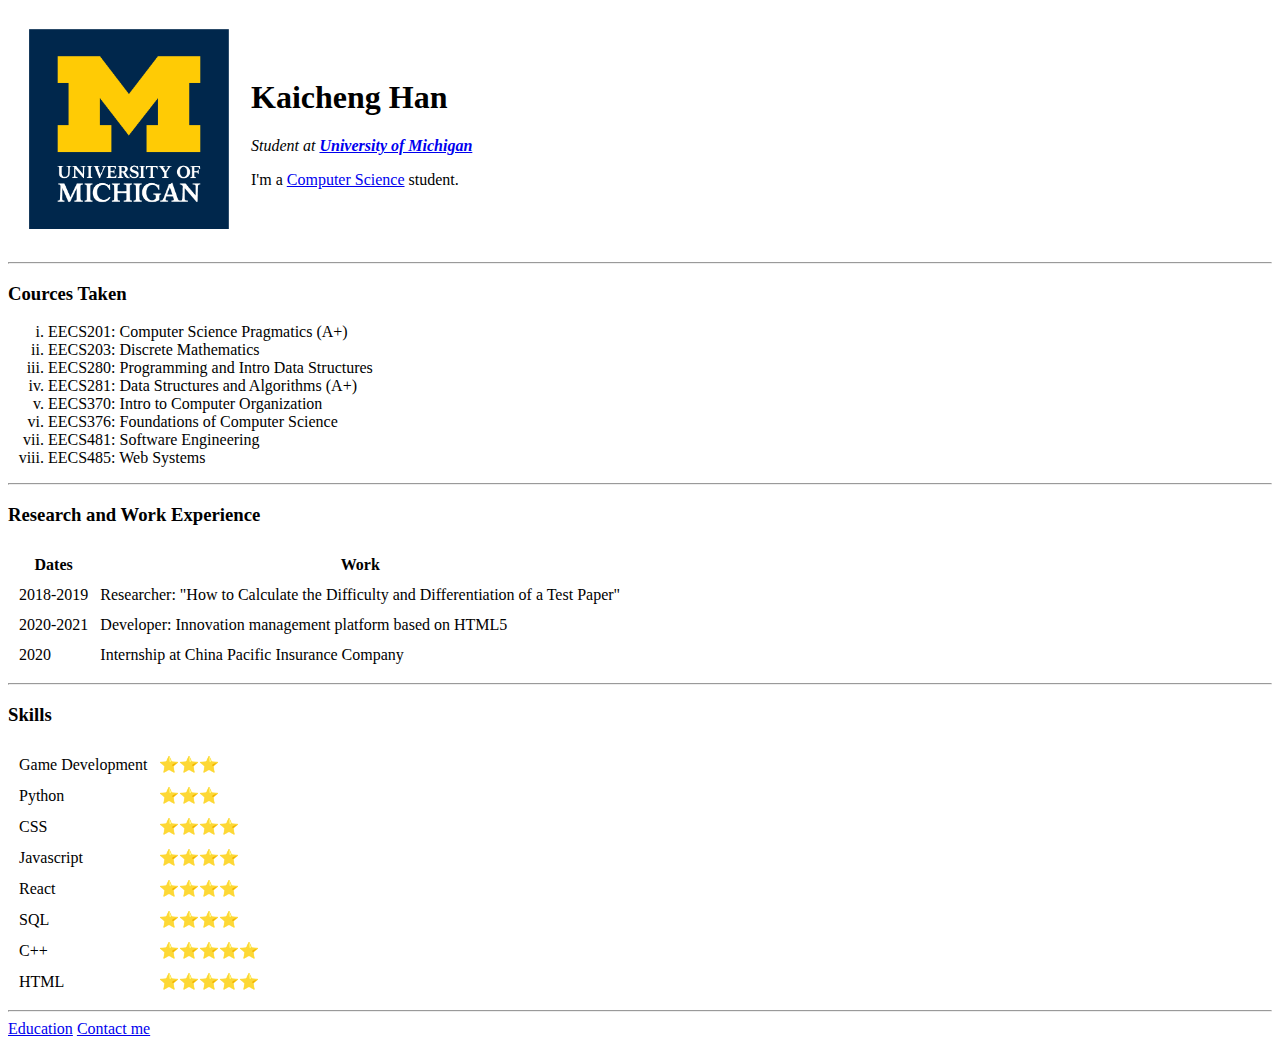
==== index.html @ 747f2418 "new" ====
<!DOCTYPE html>
<html lang="en">

<head>
    <meta charset="UTF-8">
    <meta http-equiv="X-UA-Compatible" content="IE=edge">
    <meta name="viewport" content="width=device-width, initial-scale=1.0">
    <meta name="description" content="Personal Website of Kaicheng Han">
    <title>Kaicheng Han's Personal Page</title>
</head>

<body>
    <table cellspacing="20">
        <tr>
            <td><img src="img/uofm.png" alt="University of Michigan pic" width="200" height="200"></td>
            <!-- can use phtot bucket to get the picture URL-->
            <td>
                <h1>Kaicheng Han</h1>
                <p><em>Student at <strong><a href="https://umich.edu/">University of Michigan<a></strong></em></p>
                <p>I'm a <a href="https://cse.engin.umich.edu/">Computer Science</a> student.</p>
            </td>
        </tr>
    </table>
    <hr>
    <h3>Cources Taken</h3>
    <ol type="i">
        <li>EECS201: Computer Science Pragmatics (A+)</li>
        <li>EECS203: Discrete Mathematics</li>
        <li>EECS280: Programming and Intro Data Structures</li>
        <li>EECS281: Data Structures and Algorithms (A+)</li>
        <li>EECS370: Intro to Computer Organization</li>
        <li>EECS376: Foundations of Computer Science</li>
        <li>EECS481: Software Engineering</li>
        <li>EECS485: Web Systems</li>
    </ol>
    <hr>
    <h3>Research and Work Experience</h3>
    <table cellspacing="10">
        <thead>
            <tr>
                <th>Dates</th>
                <th>Work</th>
            </tr>
        </thead>
        <tbody>
            <tr>
                <td>2018-2019</td>
                <td>Researcher: "How to Calculate the Difficulty and Differentiation of a Test Paper"</td>
            </tr>
            <tr>
                <td>2020-2021</td>
                <td>Developer: Innovation management platform based on HTML5</td>
            </tr>
            <tr>
                <td>2020</td>
                <td>Internship at China Pacific Insurance Company</td>
            </tr>
        </tbody>
    </table>
    <hr>
    <h3>Skills</h3>
    <table cellspacing="10">
        <tr>
            <td>Game Development</td>
            <td>⭐⭐⭐</td>
        </tr>
        <tr>
            <td>Python</td>
            <td>⭐⭐⭐</td>
        </tr>
        <tr>
            <td>CSS</td>
            <td>⭐⭐⭐⭐</td>
        </tr>
        <tr>
            <td>Javascript</td>
            <td>⭐⭐⭐⭐</td>
        </tr>
        <tr>
            <td>React</td>
            <td>⭐⭐⭐⭐</td>
        </tr>
        <tr>
            <td>SQL</td>
            <td>⭐⭐⭐⭐</td>
        </tr>
        <tr>
            <td>C++</td>
            <td>⭐⭐⭐⭐⭐</td>
        </tr>
        <tr>
            <td>HTML</td>
            <td>⭐⭐⭐⭐⭐</td>
        </tr>
    </table>

    <hr>
    <a href="education.html">Education</a>
    <a href="contact_me.html">Contact me</a>
</body>

</html>
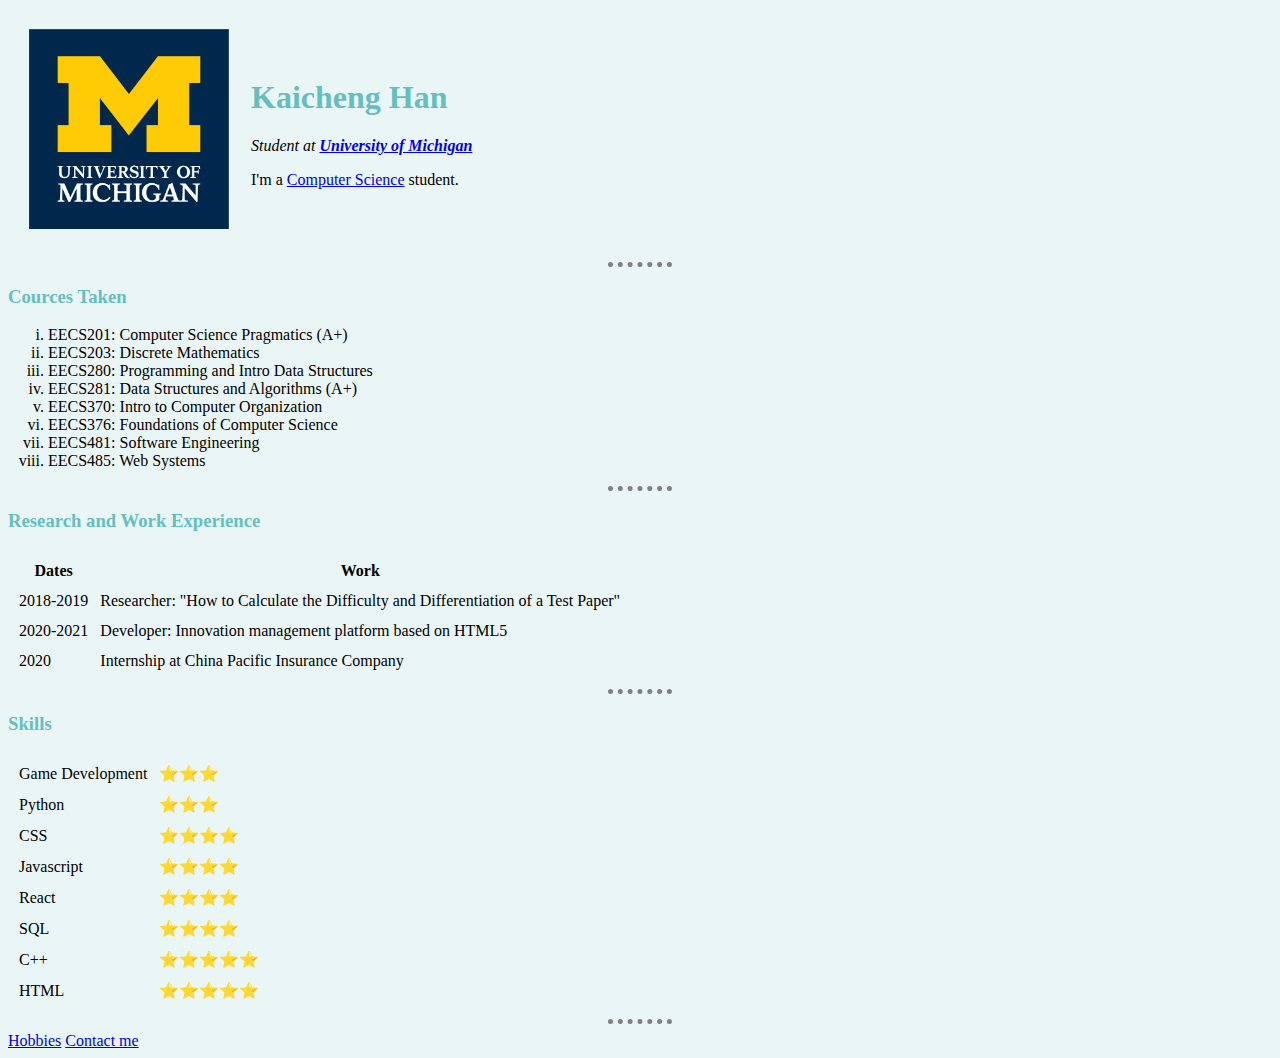
==== commit 874f60e3: "for now" ====
--- a/index.html
+++ b/index.html
@@ -6,7 +6,9 @@
     <meta http-equiv="X-UA-Compatible" content="IE=edge">
     <meta name="viewport" content="width=device-width, initial-scale=1.0">
     <meta name="description" content="Personal Website of Kaicheng Han">
-    <title>Kaicheng Han's Personal Page</title>
+    <title>Kaicheng Han</title>
+    <link rel="stylesheet" href="css/style.css">
+    <link rel="icon" href="favicon.ico?v=2">
 </head>
 
 <body>
@@ -95,7 +97,7 @@
     </table>
 
     <hr>
-    <a href="education.html">Education</a>
+    <a href="hobbies.html">Hobbies</a>
     <a href="contact_me.html">Contact me</a>
 </body>
 
--- a/css/style.css
+++ b/css/style.css
@@ -0,0 +1,19 @@
+body {
+    background-color: #eaf6f6;
+}
+
+hr {
+    border-style: dotted none none;
+    width: 5%;
+    border-color: grey;
+    border-width: 5px;
+}
+
+h1,
+h3 {
+    color: #66bfbf;
+}
+
+h1 {
+    font-family: Georgia, 'Times New Roman', Times, serif;
+}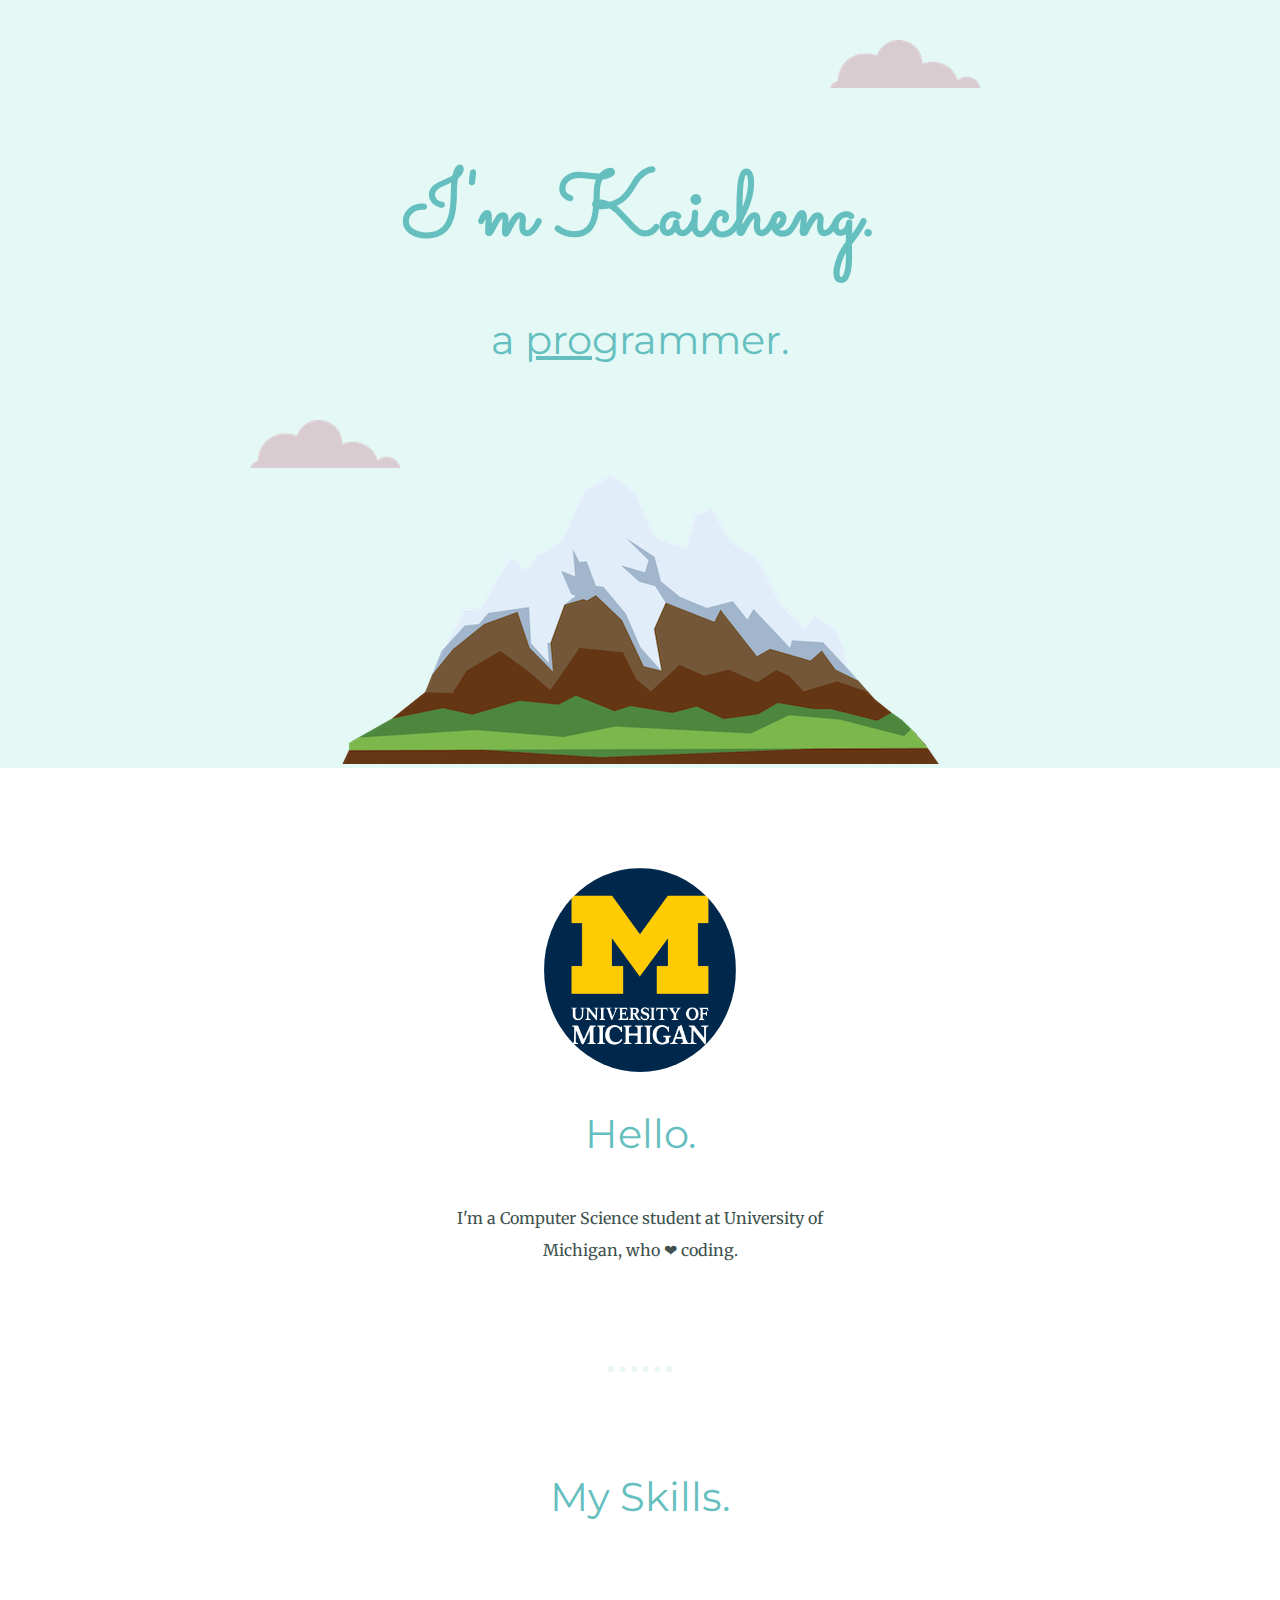
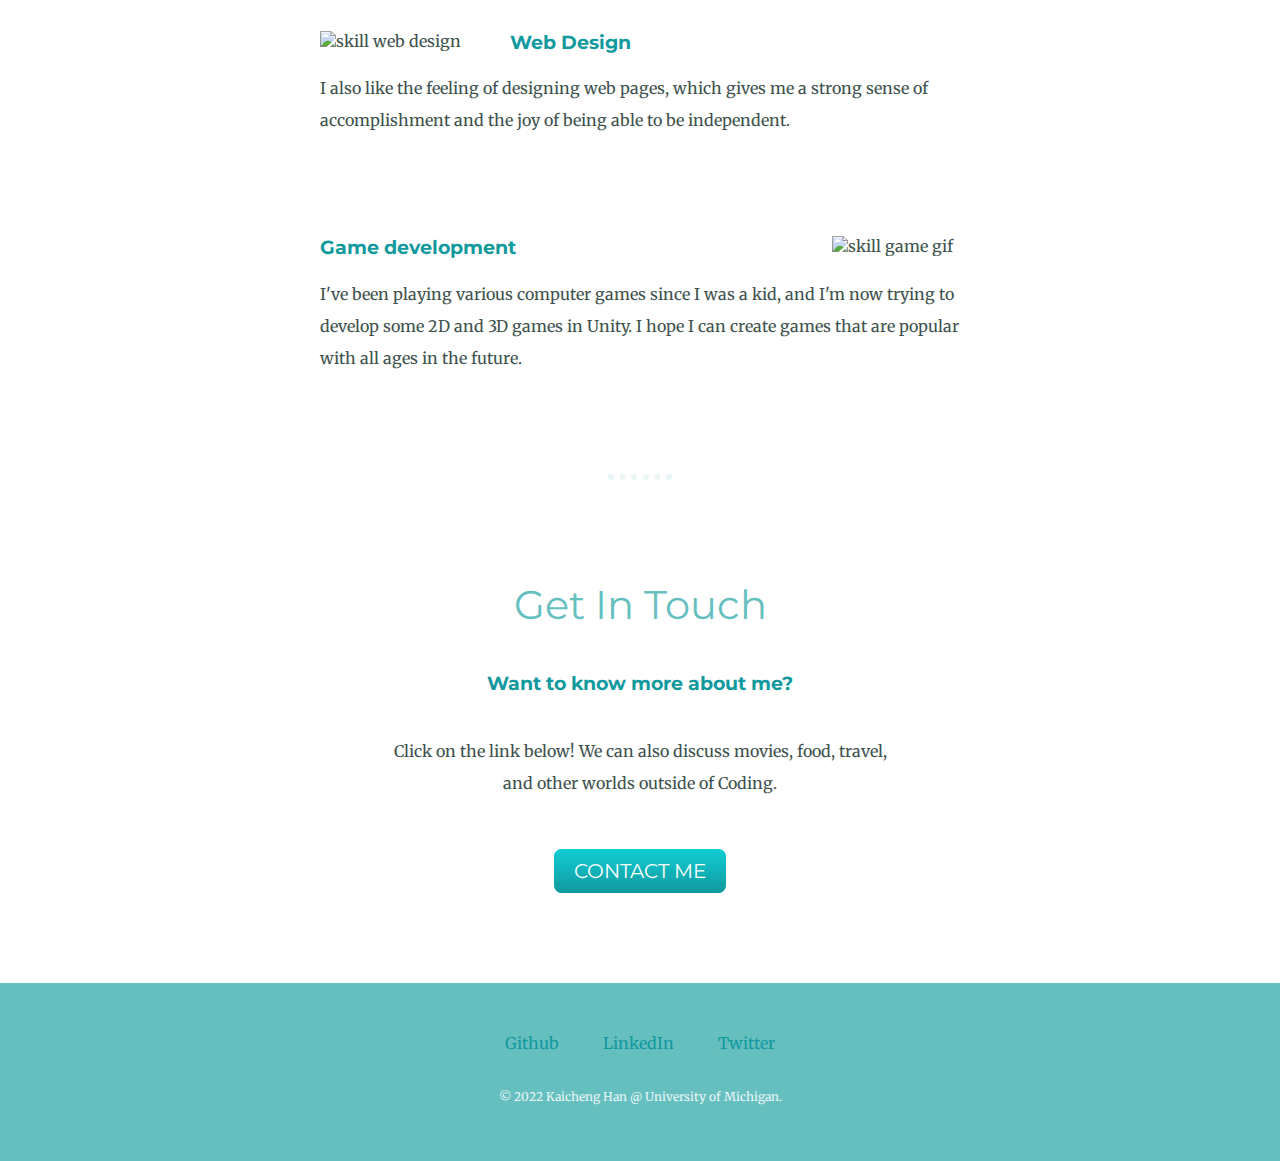
==== commit 98cadfc8: "finish" ====
--- a/index.html
+++ b/index.html
@@ -9,13 +9,60 @@
     <title>Kaicheng Han</title>
     <link rel="stylesheet" href="css/style.css">
     <link rel="icon" href="favicon.ico?v=2">
+    <link rel="preconnect" href="https://fonts.googleapis.com">
+    <link rel="preconnect" href="https://fonts.gstatic.com" crossorigin>
+    <link href="https://fonts.googleapis.com/css2?family=Merriweather&family=Montserrat&family=Sacramento&display=swap" rel="stylesheet">
 </head>
 
 <body>
-    <table cellspacing="20">
+    <div class="top-container">
+        <img class="top-cloud" src="img/cloud.png" alt="cloud background">
+        <h1>I'm Kaicheng.</h1>
+        <h2>a <span class="pro">pro</span>grammer.</h2>
+        <img class="bot-cloud" src="img/cloud.png" alt="cloud background">
+        <img src="img/mountain.png" alt="mountain background">
+    </div>
+
+    <div class="middle-container">
+        <div class="profile">
+            <img class="profile-picture" src="img/uofm.png" alt="profile picture">
+            <h2>Hello.</h2>
+            <p class="intro">I'm a Computer Science student at University of Michigan, who ❤ coding.</p>
+        </div>
+        <hr>
+        <div class="skills">
+            <h2>My Skills.</h2>
+            <div class="skill-row">
+                <img class="skill-web-design-img" src="https://cdn-icons-png.flaticon.com/512/1055/1055666.png" alt="skill web design">
+                <h3>Web Design</h3>
+                <p>I also like the feeling of designing web pages, which gives me a strong sense of accomplishment and the joy of being able to be independent.</p>
+            </div>
+            <div class="skill-row">
+                <img class="skill-game-img" src="https://media3.giphy.com/media/02UcS4abtGiipuMkBa/giphy.gif?cid=ecf05e476500agim6big2pwr2fivslqoqjchufxr8bqm9m3k&rid=giphy.gif&ct=s" alt="skill game gif">
+                <h3>Game development</h3>
+                <p>I've been playing various computer games since I was a kid, and I'm now trying to develop some 2D and 3D games in Unity. I hope I can create games that are popular with all ages in the future.</p>
+            </div>
+        </div>
+        <hr>
+        <div class="contact-me">
+            <h2>Get In Touch</h2>
+            <h3>Want to know more about me?</h3>
+            <p class="contact-message">Click on the link below! We can also discuss movies, food, travel, and other worlds outside of Coding.</p>
+            <a class="btn" href="hankaicheng729@gmail.com">CONTACT ME</a>
+        </div>
+    </div>
+
+
+    <div class="bottom-container">
+        <a class="footer-link" href="https://github.com/Kaicheng-Han">Github</a>
+        <a class="footer-link" href="https://www.linkedin.com/in/kaicheng-han-1a77b7241/">LinkedIn</a>
+        <a class="footer-link" href="https://www.instagram.com/kaichenghan12138/">Twitter</a>
+        <p class="copyright">© 2022 Kaicheng Han @ University of Michigan.</p>
+    </div>
+
+    <!-- <table cellspacing="20">
         <tr>
             <td><img src="img/uofm.png" alt="University of Michigan pic" width="200" height="200"></td>
-            <!-- can use phtot bucket to get the picture URL-->
             <td>
                 <h1>Kaicheng Han</h1>
                 <p><em>Student at <strong><a href="https://umich.edu/">University of Michigan<a></strong></em></p>
@@ -98,7 +145,7 @@
 
     <hr>
     <a href="hobbies.html">Hobbies</a>
-    <a href="contact_me.html">Contact me</a>
+    <a href="contact_me.html">Contact me</a> -->
 </body>
 
 </html>--- a/css/style.css
+++ b/css/style.css
@@ -1,4 +1,4 @@
-body {
+/* body {
     background-color: #eaf6f6;
 }
 
@@ -16,4 +16,150 @@
 
 h1 {
     font-family: Georgia, 'Times New Roman', Times, serif;
+} */
+
+body {
+    color: #40514e;
+    margin: 0;
+    text-align: center;
+    font-family: 'Merriweather', serif;
+}
+
+h1 {
+    color: #66bfbf;
+    margin: 50px auto 0 auto;
+    font-family: 'Sacramento', cursive;
+    font-size: 5.625rem;
+}
+
+h2 {
+    color: #66bfbf;
+    font-family: 'Montserrat', sans-serif;
+    font-size: 2.5rem;
+    font-weight: normal;
+    padding-bottom: 10px;
+}
+
+h3 {
+    color: #11999e;
+    font-family: 'Montserrat', sans-serif;
+}
+
+p {
+    line-height: 2;
+}
+
+.top-container {
+    background-color: #e4f9f5;
+    position: relative;
+    padding-top: 100px;
+}
+
+.middle-container {
+    margin: 100px 0;
+}
+
+.bottom-container {
+    background-color: #66bfbf;
+    padding: 50px 0 20px;
+}
+
+.profile-picture {
+    width: 15%;
+    border-radius: 50%;
+}
+
+.skill-row {
+    width: 50%;
+    margin: 100px auto;
+    text-align: left;
+}
+
+.pro {
+    text-decoration: underline;
+}
+
+.intro {
+    width: 30%;
+    margin: auto;
+}
+
+.contact-message {
+    width: 40%;
+    margin: 40px auto 60px;
+}
+
+.copyright {
+    color: #eaf6f6;
+    padding: 20px 0;
+    font-size: 0.75rem;
+}
+
+.top-cloud {
+    position: absolute;
+    right: 300px;
+    top: 40px;
+}
+
+.bot-cloud {
+    position: absolute;
+    left: 250px;
+    bottom: 300px;
+}
+
+.skill-web-design-img {
+    width: 25%;
+    float: left;
+    margin-right: 30px;
+}
+
+.skill-game-img {
+    width: 20%;
+    float: right;
+    margin-left: 30px;
+}
+
+hr {
+    border: dotted #eaf6f6 6px;
+    border-bottom: none;
+    width: 4%;
+    margin: 100px auto;
+}
+
+a {
+    color: #11999e;
+    font-family: 'Merriweather', serif;
+    margin: 10px 20px;
+    text-decoration: none;
+}
+
+a:hover {
+    color: #eaf6f6;
+}
+
+.btn {
+    background: #11cdd4;
+    background-image: -webkit-linear-gradient(top, #11cdd4, #11999e);
+    background-image: -moz-linear-gradient(top, #11cdd4, #11999e);
+    background-image: -ms-linear-gradient(top, #11cdd4, #11999e);
+    background-image: -o-linear-gradient(top, #11cdd4, #11999e);
+    background-image: linear-gradient(to bottom, #11cdd4, #11999e);
+    -webkit-border-radius: 8;
+    -moz-border-radius: 8;
+    border-radius: 8px;
+    font-family: 'Montserrat', sans-serif;
+    color: #ffffff;
+    font-size: 20px;
+    padding: 10px 20px 10px 20px;
+    text-decoration: none;
+}
+
+.btn:hover {
+    background: #30e3cb;
+    background-image: -webkit-linear-gradient(top, #30e3cb, #2bc4ad);
+    background-image: -moz-linear-gradient(top, #30e3cb, #2bc4ad);
+    background-image: -ms-linear-gradient(top, #30e3cb, #2bc4ad);
+    background-image: -o-linear-gradient(top, #30e3cb, #2bc4ad);
+    background-image: linear-gradient(to bottom, #30e3cb, #2bc4ad);
+    text-decoration: none;
 }